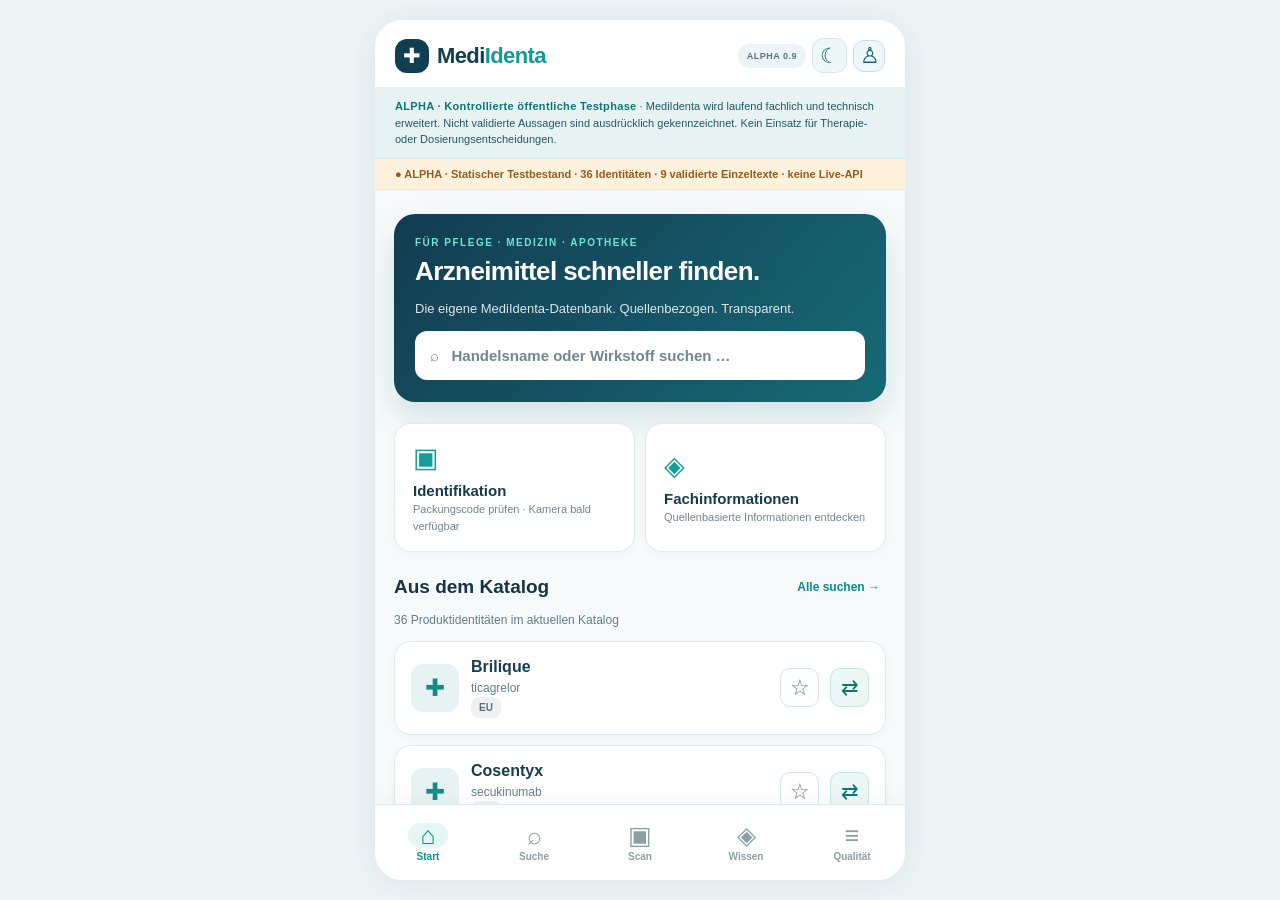
==== medidenta-preview/index.html @ d0ee17b9 "build(pwa): refresh PMS detail and FHIR formatting assets v0.17" ====
<!doctype html>
<html lang="de">
<head>
<meta charset="utf-8">
<meta name="viewport" content="width=device-width, initial-scale=1, viewport-fit=cover">
<meta name="theme-color" content="#103f52">
<meta name="description" content="MediIdenta – Recherche geprüfter Arzneimittelidentitäten für medizinische Fachkräfte. Entwicklungs-App.">
<title>MediIdenta · Öffentliche Alpha</title>
<link rel="icon" type="image/svg+xml" href="./icon.svg">
<link rel="manifest" href="./manifest.webmanifest">
<script src="./theme.js?v=0.9.1"></script>
<link rel="stylesheet" href="./app.css?v=0.14.1">
</head>
<body>
<div id="app" class="app-shell">
  <header class="app-header">
    <div class="brand"><span class="brand-icon" aria-hidden="true">✚</span><span>Medi<span class="brand-accent">Identa</span></span></div>
    <div class="header-right"><span class="version">ALPHA 0.9</span><button type="button" class="theme-switch" data-theme-toggle aria-label="Design wechseln" aria-pressed="false" title="Design wechseln">☾</button><button class="account-entry" type="button" data-nav="account" aria-label="Prüfkonto / Anmeldung" title="Prüfkonto">♙</button></div>
  </header>
  <div class="public-notice" role="note"><strong>ALPHA · Kontrollierte öffentliche Testphase</strong> · MediIdenta wird laufend fachlich und technisch erweitert. Nicht validierte Aussagen sind ausdrücklich gekennzeichnet. Kein Einsatz für Therapie- oder Dosierungsentscheidungen.</div>
  <div id="system-status" role="status" aria-live="polite" class="system-status">Datenquelle wird geprüft …</div>
  <main id="screen" tabindex="-1" aria-live="polite"></main>
  <nav class="bottom-nav" aria-label="Hauptnavigation">
    <button type="button" data-nav="home" aria-label="Start"><span aria-hidden="true">⌂</span><small>Start</small></button>
    <button type="button" data-nav="search" aria-label="Suche"><span aria-hidden="true">⌕</span><small>Suche</small></button>
    <button type="button" data-nav="scan" aria-label="Identifikation"><span aria-hidden="true">▣</span><small>Scan</small></button>
    <button type="button" data-nav="knowledge" aria-label="Wissen"><span aria-hidden="true">◈</span><small>Wissen</small></button>
    <button type="button" data-nav="quality" aria-label="Datenqualität"><span aria-hidden="true">≡</span><small>Qualität</small></button>
  </nav>
  <div id="toast" role="status" aria-live="polite"></div>
  <input id="photo-picker" type="file" accept="image/*" capture="environment" hidden>
</div>
<script src="./identifier.js?v=0.9" defer></script>
<script src="./review-auth-config.js?v=0.9" defer></script>
<script src="./review-auth.js?v=0.9" defer></script>
<script src="./rms-codes.js?v=0.16" defer></script>
<script src="./data-display.js?v=0.17" defer></script>
<script src="./review-ui.js?v=0.14.1" defer></script>
<script src="./app.js?v=0.17" defer></script>
</body>
</html>
---- medidenta-preview/app.css ----
:root{font-family:Inter,-apple-system,BlinkMacSystemFont,"Segoe UI",sans-serif;color:#183344;background:#edf4f6;font-size:15px;font-synthesis:none}
*{box-sizing:border-box}body{margin:0}.app-shell{width:100%;min-height:100dvh;max-width:530px;margin:auto;background:#f7fafb;box-shadow:0 3px 35px #0a344015;position:relative;padding-bottom:calc(90px + env(safe-area-inset-bottom))}
.app-header{height:68px;padding:14px 20px 10px;display:flex;align-items:center;justify-content:space-between;gap:10px;background:#fff;border-bottom:1px solid #e8eff1;position:sticky;top:0;z-index:10}
.brand{display:flex;align-items:center;gap:8px;color:#123f50;font-weight:800;font-size:22px;letter-spacing:-.6px}.brand-accent{color:#149995}.brand-icon{font-size:21px;background:#103f52;color:white;width:34px;height:34px;display:grid;place-items:center;border-radius:12px}.version{font-size:9px;font-weight:800;letter-spacing:.5px;color:#597581;border-radius:30px;background:#eef4f5;padding:7px 9px;white-space:nowrap}
.system-status{background:#e8f1f3;color:#315c6a;padding:9px 20px;font-size:11px;font-weight:700;border-bottom:1px solid #e0e9ec}.system-status.offline{background:#fff2dc;color:#915c1f}.system-status.error{background:#fce6e4;color:#a03d34}
main{padding:24px 19px 30px;min-height:65vh}h1{font-size:28px;line-height:1.12;margin:9px 0 13px;color:#173e4e;letter-spacing:-.6px}h2{font-size:19px;line-height:1.25;margin:0 0 11px}h3{font-size:15px;margin:0 0 8px}p{line-height:1.55;margin:6px 0 12px}a{color:#117f7e;overflow-wrap:anywhere}button,input{font:inherit}button{cursor:pointer}button:focus-visible,input:focus-visible,a:focus-visible{outline:3px solid #19aaa2;outline-offset:3px}button:disabled{opacity:.5;cursor:not-allowed}.muted{color:#657c87}.eyebrow{color:#10948b;text-transform:uppercase;letter-spacing:1.5px;font-weight:800;font-size:10px}.small{font-size:12px}.tiny{font-size:11px}.bold{font-weight:800}.spaced{margin-top:21px}.section-title{display:flex;align-items:center;justify-content:space-between;gap:8px;margin:23px 0 12px}.section-title h2{margin:0}.section-title button{border:0;background:none;color:#078c8a;font-weight:800;font-size:12px}
.hero{background:linear-gradient(132deg,#123c50,#176976);border-radius:21px;padding:23px 21px 22px;color:white;box-shadow:0 15px 35px #0a586328}.hero h1,.hero p{color:white}.hero h1{font-size:26px}.hero .eyebrow{color:#6ee5d0}.hero p{opacity:.86;font-size:13px}.hero-search{background:#fff;color:#6f8792;border:0;border-radius:12px;width:100%;padding:16px 15px;text-align:left;margin-top:8px;font-weight:700;display:flex;align-items:center;gap:9px}
.grid2{display:grid;grid-template-columns:repeat(2,1fr);gap:10px}.tile,.card{background:white;border-radius:17px;border:1px solid #e3eaed;box-shadow:0 2px 10px #14394808}.tile{padding:18px;text-align:left;min-height:115px;color:#143b4c}.tile .symbol{font-size:27px;color:#159d98;display:block;margin-bottom:8px}.tile strong{display:block}.tile small{font-size:11px;color:#718591}.card{padding:16px;margin:10px 0}.row{display:flex;gap:11px;align-items:center;justify-content:space-between}.row>.grow{flex:1;min-width:0}.round-icon{display:grid;place-items:center;border-radius:12px;background:#e7f3f3;color:#138c86;font-size:24px;width:48px;height:48px;flex:0 0 auto}.med-button{display:flex;gap:12px;text-align:left;align-items:center;border:0;background:none;width:100%;padding:0;color:inherit}.med-title{font-weight:800;font-size:16px;display:block;color:#173e4e}.med-sub{display:block;color:#647e8a;font-size:12px;margin-top:4px;line-height:1.4}.tag{background:#e4f4ef;color:#087b6e;padding:5px 8px;border-radius:8px;font-weight:800;font-size:10px;display:inline-block}.tag.gray{background:#edf1f3;color:#58717e}.tag.amber{background:#fff0d4;color:#96621c}.tag.red{background:#fce4e1;color:#ad4037}
.search-input{background:#fff;border:1.5px solid #cbdbe0;border-radius:13px;padding:15px 14px;width:100%;font-size:16px;color:#183344}.search-input:focus{border-color:#149a94;outline:3px solid #14a6a233}.search-label{font-size:12px;font-weight:800;color:#4a6d79;display:block;margin-bottom:8px}.filters{display:flex;gap:8px;overflow-x:auto;margin:14px 0 10px;padding-bottom:3px}.filter{border:1px solid #d8e5e7;background:#fff;border-radius:30px;padding:9px 13px;font-size:12px;white-space:nowrap;font-weight:750;color:#55747e}.filter.active{background:#123f50;color:white;border-color:#123f50}.primary,.secondary{border-radius:12px;font-weight:800;padding:13px 15px;border:0;display:inline-flex;align-items:center;justify-content:center;gap:7px}.primary{background:#12978e;color:white}.secondary{background:#e4f1f3;color:#145466}.full{width:100%}.primary:disabled{background:#6f9d9b}.inline-button{padding:9px 11px;border:0;border-radius:10px;background:#ecf5f5;color:#087d7b;font-weight:800;font-size:12px}.back{border:0;background:none;color:#097e7d;font-weight:750;padding:0;margin-bottom:15px}.notice{background:#f0f5f7;border-left:3px solid #7096a1;padding:13px 14px;border-radius:10px;font-size:12px;color:#4a6370;line-height:1.55;margin:12px 0}.notice.warning{background:#fff3e0;border-left-color:#d49b41;color:#775722}.notice.danger{background:#fff0ec;border-left-color:#cf5951;color:#7c3d39}.facts{display:grid;gap:9px}.fact{background:#f4f9f9;padding:12px;border-radius:10px;border:1px solid #e4eded}.fact strong{display:block;font-size:13px;margin-bottom:5px}.fact p{font-size:13px;margin:0 0 7px}.empty{text-align:center;border:1px dashed #c8d8df;border-radius:15px;padding:25px 16px;color:#647f8c;font-size:13px}.empty .symbol{font-size:33px;display:block;margin-bottom:10px}.detail-name{font-size:29px;margin:0 0 4px}.detail-sub{color:#617983;font-size:14px}.detail-list{display:grid;grid-template-columns:1fr 1fr;gap:11px;margin:12px 0}.detail-list span{display:block;color:#708792;font-size:11px}.detail-list strong{display:block;color:#234456;font-size:13px;margin-top:3px;word-break:break-word}.photo-box{background:#ecf4f5;border:1px dashed #b5ccd3;border-radius:14px;min-height:148px;display:flex;flex-direction:column;align-items:center;justify-content:center;color:#64818c;gap:7px;padding:14px;font-size:12px;text-align:center}.photo-box img{max-width:100%;max-height:240px;object-fit:contain;border-radius:8px}.pill{background:#eaf3f3;color:#237b80;border-radius:10px;padding:5px 8px;font-size:11px}.stats{display:grid;grid-template-columns:1fr 1fr;gap:10px}.stat{padding:14px 15px;border-radius:13px;background:#fff;border:1px solid #e3edef}.stat strong{display:block;color:#124456;font-size:30px}.stat span{font-size:11px;color:#6b828e;line-height:1.35}.list-plain{padding-left:16px;color:#566f7a;font-size:12px;line-height:1.7}.bottom-nav{position:fixed;bottom:0;left:50%;transform:translateX(-50%);width:100%;max-width:530px;display:grid;grid-template-columns:repeat(5,1fr);height:calc(73px + env(safe-area-inset-bottom));background:#fff;border-top:1px solid #dce9ed;padding-bottom:env(safe-area-inset-bottom);z-index:15;box-shadow:0 -5px 20px #0b3b4809}.bottom-nav button{border:0;background:transparent;color:#8a9fa5;display:flex;flex-direction:column;align-items:center;justify-content:center;gap:3px;font-weight:750}.bottom-nav button>span{font-size:25px;line-height:1}.bottom-nav button small{font-size:10px}.bottom-nav button.active{color:#078e88}.bottom-nav button.active span{background:#e4f6f2;padding:0 12px;border-radius:20px}.divider{border:0;border-top:1px solid #e8eff0;margin:13px 0}.fav{background:none;border:1px solid #d5e4e8;color:#62818b;border-radius:10px;font-size:22px;width:39px;height:39px}.fav.on{color:#cb8030;background:#fff4e1;border-color:#f2d9b5}#toast{position:fixed;z-index:99;bottom:90px;left:50%;transform:translateX(-50%);font-size:13px;font-weight:750;max-width:450px;text-align:center}#toast:not(:empty){color:white;background:#173b4a;border-radius:13px;padding:12px 18px;box-shadow:0 6px 20px #16364844}.footer{color:#869ca5;font-size:10px;text-align:center;padding:18px 0}.link-list{display:grid;gap:8px}.link-list a{font-size:12px}
@media(min-width:700px){body{padding:28px 0}.app-shell{border-radius:27px;overflow:hidden;min-height:850px;max-height:95vh}.bottom-nav{position:sticky;bottom:0;left:auto;transform:none;max-width:530px}main{max-height:calc(95vh - 193px);overflow-y:auto}}

/* Version 0.5: Kennungsscan und Produktidentitätsvergleich */
select.search-input{appearance:auto}
.barcode-video{display:block;width:100%;max-height:320px;object-fit:cover;border-radius:12px;background:#193744;margin:12px 0}
[hidden]{display:none!important}
.compare-toggle{background:#edf7f6;color:#0b7873;border:1px solid #c3e6e0;border-radius:10px;font-size:21px;font-weight:800;width:39px;height:39px;flex:0 0 39px;cursor:pointer}
.compare-toggle.on{background:#b8e6dc;border-color:#198f84;color:#075950}
.compare-tray{position:sticky;bottom:0;z-index:6;background:#ecf7f4;border:1px solid #a6d9d0;border-radius:14px;padding:12px 14px;margin:12px 0;box-shadow:0 5px 20px #16433b20}
.compare-tray strong{font-size:12px;color:#164e4a}
.compare-tray .row{margin-top:8px}
.comparison{display:grid;grid-template-columns:repeat(2,minmax(0,1fr));gap:9px;align-items:stretch}
.compare-card{background:#fff;border:1px solid #d7e6e8;border-radius:14px;padding:12px;min-width:0}
.compare-card h2{font-size:17px;overflow-wrap:anywhere}
.compare-card dl{margin:12px 0}
.compare-card dt{font-size:11px;color:#64818b;font-weight:800;margin:11px 0 4px}
.compare-card dd{margin:0;font-size:12px;font-weight:650;overflow-wrap:anywhere}
.compare-card a{font-size:11px}
@media(max-width:350px){.comparison{grid-template-columns:1fr}}


.public-notice{padding:10px 20px;background:#fff0d7;color:#684720;font-size:11px;line-height:1.5;border-bottom:1px solid #ead5ad}.public-notice strong{font-weight:800}

/* MediIdenta 0.6: öffentliche, explizit UNGEPRÜFTE Fachtextansicht */
.clinical-draft{background:#fff;border:1px solid #dfebec;border-left:4px solid #c88a36;border-radius:13px;padding:15px;margin:14px 0;overflow-wrap:anywhere}
.clinical-draft.draft-critical{border-left-color:#b84245;background:#fff9f6}
.clinical-draft.draft-high{border-left-color:#d19733}
.clinical-draft .draft-head{display:flex;gap:7px;flex-wrap:wrap;justify-content:space-between;align-items:start}
.clinical-draft .draft-head strong{font-size:14px;color:#133f50;flex:1;min-width:155px}
.clinical-draft .draft-head .tag{font-size:9px}
.draft-meta{display:flex;gap:5px;flex-wrap:wrap;margin:9px 0}
.draft-text{font-size:13px;line-height:1.66;white-space:pre-wrap;margin:10px 0 16px;color:#223e4a}
.review-ref{background:#eef5f6;padding:10px 12px;border-radius:10px;color:#5e7783;font-size:11px;line-height:1.65;margin:12px 0}
.review-ref a{font-weight:750;display:inline-block;margin-bottom:3px}
.review-fields{border-top:1px solid #e2eaeb;margin-top:13px;padding-top:12px;display:grid;gap:7px}
.review-fields label{font-size:11px;font-weight:750;color:#375565}
.review-fields select,.review-fields textarea{font:inherit;font-size:13px;padding:10px 11px;border:1px solid #c9dadd;border-radius:9px;width:100%;background:#fff;color:#193e4a}
.review-fields textarea{resize:vertical;min-height:60px}
.draft-filters{display:grid;grid-template-columns:repeat(2,minmax(0,1fr));gap:8px;margin-top:13px}
.draft-filters label{font-size:11px;font-weight:750;color:#516975}
.draft-filters select{font-size:12px;margin-top:5px;padding:9px}
.draft-pager{margin:20px 0 10px;gap:9px;justify-content:space-between}
.draft-section .clinical-draft{padding:13px}
.draft-section .draft-text{font-size:13px}
@media(max-width:350px){.draft-filters{grid-template-columns:1fr}}


/* MediIdenta v0.7: authentifizierte redaktionelle Prüfbestätigung */
.header-right{display:flex;align-items:center;gap:7px;flex-shrink:0}
.account-entry{width:32px;height:32px;border:1px solid #cbdddf;border-radius:11px;color:#135967;background:#eff8f8;font-size:22px;line-height:1;display:grid;place-items:center}
.editor-form,.editor-review-form{display:grid;gap:13px;margin-top:14px}
.editor-form label,.editor-review-form label{display:grid;gap:5px;font-size:12px;font-weight:750;color:#3b5867}
.editor-form input,.editor-review-form select,.editor-review-form textarea{width:100%;border:1px solid #c1d7dc;border-radius:9px;background:#fff;padding:11px;font:inherit;color:#203d49;font-size:13px}
.editor-form input:focus-visible,.editor-review-form select:focus-visible,.editor-review-form textarea:focus-visible{outline:2px solid #1c938c}
.editor-form+.editor-form{border-top:1px solid #e5eeef;padding-top:16px;margin-top:19px}
.editor-review-form{border:1px solid #cce4de;background:#eef8f5;border-radius:12px;padding:13px;margin-top:14px;gap:12px}
.editor-review-form .editor-attest{display:flex;align-items:flex-start;gap:9px;line-height:1.5;font-size:11px}
.editor-attest input{width:19px;height:19px;flex:0 0 19px;margin:0}
.editor-review-form p{margin:0}
.review-auth-gate{border-top:1px solid #e6eeee;padding-top:12px;margin-top:12px}
.review-auth-gate button{font-size:12px}
.auth-history{border-top:1px solid #e1ebec;margin-top:10px;padding-top:10px;font-size:12px}
.auth-history strong{color:#0d5966}
@media(max-width:390px){.app-header{padding-left:12px;padding-right:12px}.app-header .brand{font-size:18px;gap:5px}.app-header .brand-icon{width:30px;height:30px;font-size:17px}.app-header .version{font-size:8px;padding:6px}.account-entry{width:29px;height:29px}.header-right{gap:5px}}

/* v0.8: reviewed text is visually distinct from unreviewed editorial drafts */
.clinical-draft:has(.reviewed-tag){border-left-color:#138375;background:#f2faf7}
.tag.reviewed-tag{background:#daf3e9;color:#08684d}
.reviewed-info{color:#146d54;font-weight:750}



/* MediIdenta Alpha v0.9 — clear, usable scroll boundaries */
:root{--bottom-nav-size:76px;--canvas:#f7fafb}
html{color-scheme:light}
.app-shell{padding-bottom:0;min-height:100dvh}
main{padding-bottom:calc(var(--bottom-nav-size) + 46px + env(safe-area-inset-bottom))}
.bottom-nav{height:calc(var(--bottom-nav-size) + env(safe-area-inset-bottom))}
@media (min-width:700px){
 body{padding:20px 0}
 .app-shell{display:flex;flex-direction:column;height:calc(100dvh - 40px);min-height:min(780px,calc(100dvh - 40px));max-height:none;overflow:hidden}
 .app-header,.system-status,.public-notice{flex-shrink:0}
 main{flex:1 1 auto;min-height:0;max-height:none;overflow-y:auto;overscroll-behavior:contain;padding-bottom:42px}
 .bottom-nav{position:relative;bottom:auto;left:auto;transform:none;flex:0 0 var(--bottom-nav-size);height:var(--bottom-nav-size);width:100%;box-shadow:0 -5px 20px #0b3b4809}
}
@media(max-width:699px){main{min-height:0}.bottom-nav{position:fixed}}
.theme-switch{width:35px;height:35px;display:grid;place-items:center;border:1px solid #d5e5e7;background:#eef8f8;color:#176a71;border-radius:11px;font-size:21px}
.theme-switch:focus-visible{outline:3px solid #16b1a1;outline-offset:2px}
.header-right{gap:6px}
.public-notice{background:#e7f3f3;border-bottom:1px solid #d4e9e7;color:#215965;font-size:11px}
.public-notice strong{display:inline-block;color:#0c7774;letter-spacing:.03em}
.tag.soon{background:#e5edf4;color:#476a83;font-size:10px}
.coming-soon{background:#f2f6f8;color:#4f6975;border:1px dashed #bdcfd4;border-radius:14px;padding:18px;margin:14px 0}
.coming-soon h2{margin-bottom:7px;display:flex;gap:8px;align-items:center}
.coming-soon p{font-size:12px;color:#657d87}
.coming-soon button{width:100%}
.clinical-draft{padding:16px 15px;margin:11px 0;border-left-width:3px;box-shadow:0 2px 8px #103f5007}
.clinical-draft.draft-critical{background:#fff}
.clinical-draft .draft-head{align-items:center}
.clinical-draft .draft-head strong{font-size:14px}
.clinical-draft .draft-head .tag{font-size:9px}
.draft-text{margin:12px 0 10px}
.review-ref{margin:8px 0 4px;padding:0;background:transparent}
.reference-disclosure{padding:4px 0}
.reference-disclosure summary{cursor:pointer;font-size:11px;color:#177e83;font-weight:750}
.reference-disclosure .review-ref{padding:9px;background:#eef5f6;margin-top:6px}
.editor-tools{margin-top:12px;border-top:1px solid #e0e9e9;padding-top:8px}
.editor-tools>summary{cursor:pointer;font-size:12px;font-weight:800;color:#0c817c;list-style:none;display:flex;gap:7px;align-items:center}
.editor-tools>summary::before{content:'✎';color:#31958c}
.editor-tools[open]>summary{margin-bottom:9px}
.editor-tools .editor-form{margin:10px 0}
.editor-tools .editor-review-form{margin:9px 0}
.collaboration-comments{padding:10px;border-radius:11px;background:#f2f7f7;margin:9px 0;font-size:12px}
.collaboration-comment{padding:9px;border-bottom:1px solid #dce8e9}
.collaboration-comment:last-child{border-bottom:0}
.collaboration-comment time{display:block;font-size:10px;color:#69808a}
.collaboration-comment .tag{margin-bottom:5px}
.private-check-panel{background:#eef5fa;border:1px solid #d8e7f0;border-radius:12px;padding:12px;margin-top:9px}
.public-fact-status{font-size:10px;padding:5px 7px;white-space:normal}
.quality-timestamp{font-weight:750}
.phase-checks{padding-left:17px;font-size:12px;color:#56717c;line-height:1.8}
.review-fields{margin-top:9px}
.account-role{padding:10px;background:#eef6f5;border-radius:12px}
@media(max-width:390px){.header-right{gap:4px}.theme-switch{width:29px;height:29px;font-size:18px}.version{font-size:8px}}
/* Explicit theme selection takes precedence over OS preference. */
html[data-theme="dark"]{color-scheme:dark;--canvas:#173441}
html[data-theme="dark"]{background:#102632;color:#dceef2}
html[data-theme="dark"] body{background:#102632}
html[data-theme="dark"] .app-shell{background:#16303d}
html[data-theme="dark"] .app-header,html[data-theme="dark"] .bottom-nav,html[data-theme="dark"] .card,html[data-theme="dark"] .stat,html[data-theme="dark"] .tile{background:#1b3946;border-color:#35505c}
html[data-theme="dark"] .hero{background:linear-gradient(132deg,#12485c,#0d706f)}
html[data-theme="dark"] h1,html[data-theme="dark"] h2,html[data-theme="dark"] h3,html[data-theme="dark"] .med-title,html[data-theme="dark"] .detail-list strong,html[data-theme="dark"] .brand,html[data-theme="dark"] .stat strong,html[data-theme="dark"] .tile{color:#e5f3f6}
html[data-theme="dark"] .muted,html[data-theme="dark"] .med-sub,html[data-theme="dark"] .detail-sub{color:#a7c0c8}
html[data-theme="dark"] .search-input,html[data-theme="dark"] .filter{background:#1b3946;color:#e8f5f6;border-color:#44616e}
html[data-theme="dark"] .card{box-shadow:none}
html[data-theme="dark"] .fact{background:#254754;border-color:#41616b}
html[data-theme="dark"] .system-status{background:#24444e;color:#b2d8dc}
html[data-theme="dark"] .system-status.offline{background:#443921;color:#ffdda1}
html[data-theme="dark"] .system-status.error{background:#522b30;color:#ffc5c5}
html[data-theme="dark"] .notice{background:#23454f;color:#cce2e7}
html[data-theme="dark"] .notice.warning{background:#54452a;color:#ffe4a9}
html[data-theme="dark"] .notice.danger{background:#583431;color:#ffd4c4}
html[data-theme="dark"] .photo-box{background:#244550;border-color:#51737c}
html[data-theme="dark"] .empty{border-color:#43616a}
html[data-theme="dark"] .brand-accent{color:#66cfca}
html[data-theme="dark"] .compare-card,html[data-theme="dark"] .compare-tray{background:#1b3946;border-color:#355a62}
html[data-theme="dark"] .compare-card dt{color:#aac1c9}
html[data-theme="dark"] .compare-tray strong{color:#b8e9e4}
html[data-theme="dark"] .clinical-draft,html[data-theme="dark"] .clinical-draft.draft-critical{background:#1c3b46;border-color:#456269;border-left-color:#c98c46}
html[data-theme="dark"] .clinical-draft .draft-head strong,html[data-theme="dark"] .draft-text{color:#e0eff2}
html[data-theme="dark"] .review-ref{background:#284a56;color:#bbd0d6}
html[data-theme="dark"] .review-fields{border-top-color:#47656b}
html[data-theme="dark"] .review-fields select,html[data-theme="dark"] .review-fields textarea{background:#203f4a;color:#e3f0f2;border-color:#4e6c75}
html[data-theme="dark"] .clinical-draft:has(.reviewed-tag){background:#174d43;border-left-color:#3fd4a2}
html[data-theme="dark"] .tag.reviewed-tag{background:#245f4d;color:#dbfff0}
html[data-theme="dark"] .reviewed-info{color:#a7eacd}
html[data-theme="dark"] .theme-switch{background:#275565;border-color:#416978;color:#fbecb0}
html[data-theme="dark"] .public-notice{background:#1d4651;color:#c1dee2;border-color:#315b64}
html[data-theme="dark"] .public-notice strong{color:#7fdbcc}
html[data-theme="dark"] .coming-soon{background:#23434f;border-color:#54727c;color:#dceaf0}
html[data-theme="dark"] .coming-soon p{color:#a8c1c8}
html[data-theme="dark"] .clinical-draft.draft-critical{background:#1c3b46}
html[data-theme="dark"] .reference-disclosure .review-ref{background:#284a56}
html[data-theme="dark"] .editor-tools{border-top-color:#40626c}
html[data-theme="dark"] .editor-tools>summary{color:#a2e4db}
html[data-theme="dark"] .collaboration-comments{background:#25434d}
html[data-theme="dark"] .collaboration-comment{border-bottom-color:#42626a}
html[data-theme="dark"] .private-check-panel{background:#223f55;border-color:#46647b}
html[data-theme="dark"] .account-role{background:#24484a}
html[data-theme="dark"] .tag.soon{background:#334b5e;color:#d2e4ed}
html[data-theme="dark"] .phase-checks{color:#aec7ce}
html[data-theme="dark"] .clinical-draft .draft-head strong,
html[data-theme="dark"] .draft-text{color:#e0eff2}

/* PMS public Alpha: structured FHIR fields are code-like source metadata. */
.pms-json {
  font-size: .78rem;
  white-space: pre-wrap;
  overflow-wrap: anywhere;
  max-height: 240px;
  overflow-y: auto;
  background: var(--surface-2, rgba(128,128,128,.09));
  border-radius: 12px;
  padding: 12px;
  margin-block: 10px;
}
[data-pms-review-field] { display: grid; gap: 10px; margin-top: 12px; }
[data-pms-review-field] textarea { width: 100%; }


/* Grouped source-linked information: one visual panel per topic. */
.clinical-topic{margin:16px 0;padding:14px;border:1px solid #d6e6e9;border-radius:15px;background:#f8fbfc}
.clinical-topic>h3{font-size:16px;margin-bottom:12px;color:#164658}
.grouped-fact-item{padding:12px 0;border-top:1px solid #e2eced}
.grouped-fact-item:first-of-type{border-top:0}
.grouped-fact-item.draft-critical{border-left:3px solid #ce8d45;padding-left:11px}
.grouped-fact-item.draft-high{border-left:3px solid #c5a95a;padding-left:11px}
.grouped-fact-item .draft-head{display:flex;align-items:center;gap:7px;flex-wrap:wrap}
.grouped-fact-item .draft-text{margin:11px 0;font-size:13px;line-height:1.65;white-space:pre-wrap}
.grouped-fact-source,.grouped-pms-source{border-top:1px solid #dce8ea;padding:12px 2px}
.grouped-fact-source:first-of-type,.grouped-pms-source:first-of-type{border-top:0}
.grouped-fact-source .review-ref{margin:8px 0}
.pms-topic h2{margin-bottom:6px;font-size:16px}
.pms-readable-values{margin:12px 0 0;padding-left:19px;display:grid;gap:12px}
.pms-readable-values li{padding-left:3px;line-height:1.6;overflow-wrap:anywhere;font-size:13px}
.pms-readable-values li .tag{margin-left:6px}
.pms-readable-text{display:inline;font-weight:650;overflow-wrap:anywhere}
.pms-source-audit,.reference-disclosure{margin-top:12px}
.pms-source-audit>summary,.reference-disclosure>summary{font-weight:750;font-size:12px;cursor:pointer;padding:9px 0;color:#087f81}
.pms-raw-disclosure{margin:8px 0}
.pms-raw-disclosure>summary{font-size:11px;color:#547682;cursor:pointer}
.integrated-pms-results{margin-top:22px;border-color:#bddbdc}
.pms-search-result{border:0;border-top:1px solid #deeaec;width:100%;display:flex;align-items:center;justify-content:space-between;gap:9px;background:transparent;text-align:left;color:inherit;padding:13px 0}
.pms-search-result span:first-child{min-width:0;flex:1}
.pms-search-result strong,.pms-search-result small{display:block;overflow-wrap:anywhere}
.pms-search-result strong{font-size:13px;color:#174b59}
.pms-search-result small{font-size:11px;color:#67838d;margin-top:4px}
.pms-search-result .tag{flex:0 0 auto}
@media(max-width:385px){.pms-search-result{align-items:flex-start;flex-direction:column}}
html[data-theme="dark"] .clinical-topic{background:#1b3b47;border-color:#416572}
html[data-theme="dark"] .clinical-topic>h3{color:#dceff0}
html[data-theme="dark"] .grouped-fact-item,html[data-theme="dark"] .grouped-fact-source,html[data-theme="dark"] .grouped-pms-source{border-top-color:#3a5b65}
html[data-theme="dark"] .pms-search-result{border-color:#3e6571}
html[data-theme="dark"] .pms-search-result strong{color:#d7f4ef}
html[data-theme="dark"] .pms-readable-text{color:#e2f2f5}
html[data-theme="dark"] .pms-source-audit>summary,html[data-theme="dark"] .reference-disclosure>summary{color:#7edfd7}


/* v0.14.1: One PMS card per broad source topic, subfields remain labeled. */
.pms-subtopic { padding-top: 12px; }
.pms-subtopic + .pms-subtopic {
  border-top: 1px solid #dce9e9;
  margin-top: 14px;
}
.pms-subtopic h3 { font-size: 14px; margin: 3px 0 8px; }
.knowledge-topic > h2 { margin-bottom: 12px; }
.knowledge-topic .clinical-topic { margin-top: 8px; }
html[data-theme="dark"] .pms-subtopic + .pms-subtopic {
  border-top-color: #496a73;
}
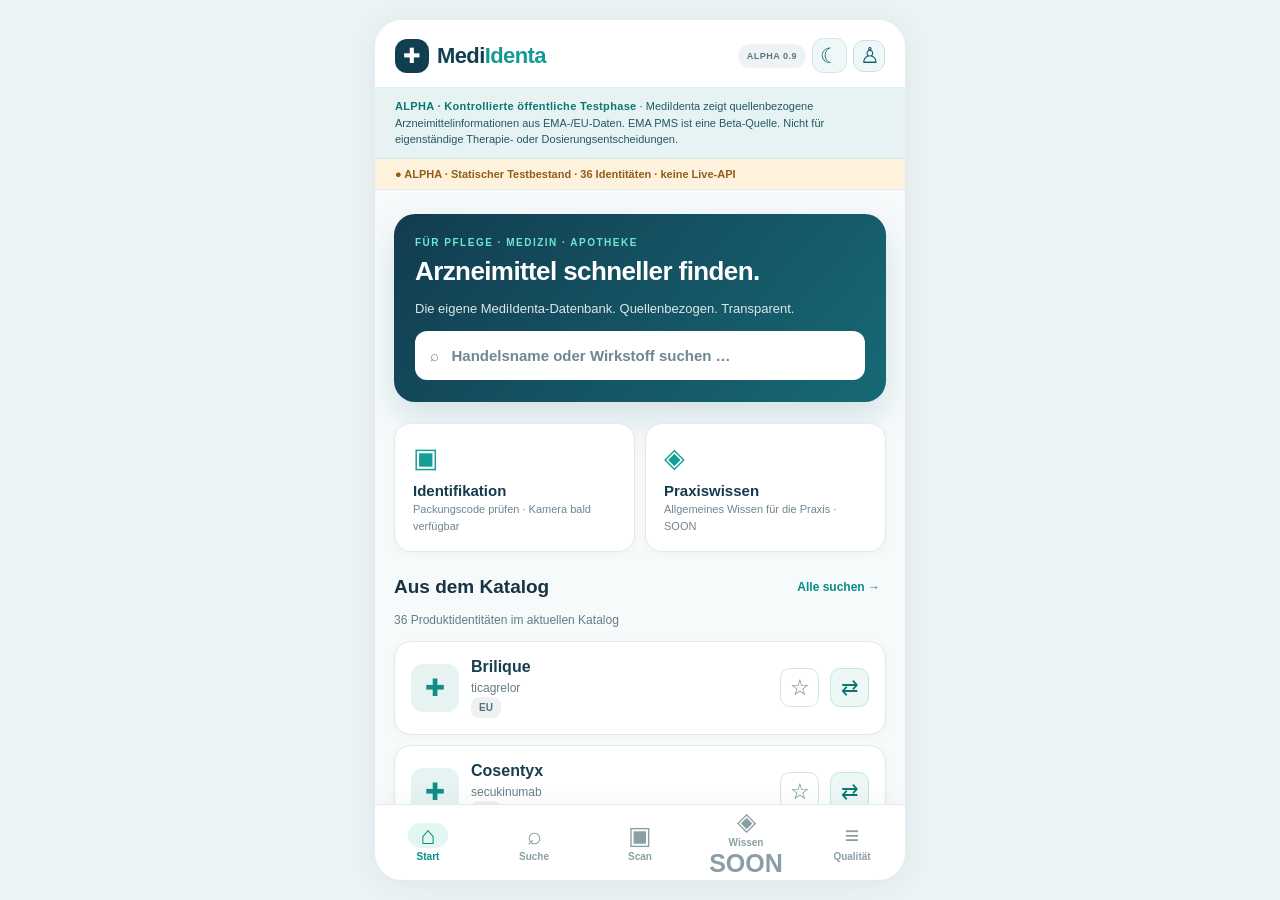
==== commit d85fd1d6: "feat(ui): reserve knowledge for future practice topics and update public alpha notice" ====
--- a/medidenta-preview/index.html
+++ b/medidenta-preview/index.html
@@ -4,27 +4,27 @@
 <meta charset="utf-8">
 <meta name="viewport" content="width=device-width, initial-scale=1, viewport-fit=cover">
 <meta name="theme-color" content="#103f52">
-<meta name="description" content="MediIdenta – Recherche geprüfter Arzneimittelidentitäten für medizinische Fachkräfte. Entwicklungs-App.">
+<meta name="description" content="MediIdenta – Arzneimittel und EMA-belegte Informationen transparent recherchieren. Öffentliche Alpha-Testversion.">
 <title>MediIdenta · Öffentliche Alpha</title>
 <link rel="icon" type="image/svg+xml" href="./icon.svg">
 <link rel="manifest" href="./manifest.webmanifest">
 <script src="./theme.js?v=0.9.1"></script>
-<link rel="stylesheet" href="./app.css?v=0.14.1">
+<link rel="stylesheet" href="./app.css?v=0.19">
 </head>
 <body>
 <div id="app" class="app-shell">
   <header class="app-header">
     <div class="brand"><span class="brand-icon" aria-hidden="true">✚</span><span>Medi<span class="brand-accent">Identa</span></span></div>
-    <div class="header-right"><span class="version">ALPHA 0.9</span><button type="button" class="theme-switch" data-theme-toggle aria-label="Design wechseln" aria-pressed="false" title="Design wechseln">☾</button><button class="account-entry" type="button" data-nav="account" aria-label="Prüfkonto / Anmeldung" title="Prüfkonto">♙</button></div>
+    <div class="header-right"><span class="version">ALPHA 0.9</span><button type="button" class="theme-switch" data-theme-toggle aria-label="Design wechseln" aria-pressed="false" title="Design wechseln">☾</button><button class="account-entry" type="button" data-nav="account" aria-label="Konto / Anmeldung" title="Konto">♙</button></div>
   </header>
-  <div class="public-notice" role="note"><strong>ALPHA · Kontrollierte öffentliche Testphase</strong> · MediIdenta wird laufend fachlich und technisch erweitert. Nicht validierte Aussagen sind ausdrücklich gekennzeichnet. Kein Einsatz für Therapie- oder Dosierungsentscheidungen.</div>
+  <div class="public-notice" role="note"><strong>ALPHA · Kontrollierte öffentliche Testphase</strong> · MediIdenta zeigt quellenbezogene Arzneimittelinformationen aus EMA-/EU-Daten. EMA PMS ist eine Beta-Quelle. Nicht für eigenständige Therapie- oder Dosierungsentscheidungen.</div>
   <div id="system-status" role="status" aria-live="polite" class="system-status">Datenquelle wird geprüft …</div>
   <main id="screen" tabindex="-1" aria-live="polite"></main>
   <nav class="bottom-nav" aria-label="Hauptnavigation">
     <button type="button" data-nav="home" aria-label="Start"><span aria-hidden="true">⌂</span><small>Start</small></button>
     <button type="button" data-nav="search" aria-label="Suche"><span aria-hidden="true">⌕</span><small>Suche</small></button>
     <button type="button" data-nav="scan" aria-label="Identifikation"><span aria-hidden="true">▣</span><small>Scan</small></button>
-    <button type="button" data-nav="knowledge" aria-label="Wissen"><span aria-hidden="true">◈</span><small>Wissen</small></button>
+    <button type="button" data-nav="knowledge" aria-label="Praxiswissen – bald verfügbar"><span aria-hidden="true">◈</span><small>Wissen</small><span class="nav-soon" aria-hidden="true">SOON</span></button>
     <button type="button" data-nav="quality" aria-label="Datenqualität"><span aria-hidden="true">≡</span><small>Qualität</small></button>
   </nav>
   <div id="toast" role="status" aria-live="polite"></div>
@@ -32,10 +32,10 @@
 </div>
 <script src="./identifier.js?v=0.9" defer></script>
 <script src="./review-auth-config.js?v=0.9" defer></script>
-<script src="./review-auth.js?v=0.9" defer></script>
+<script src="./review-auth.js?v=0.19" defer></script>
 <script src="./rms-codes.js?v=0.16" defer></script>
 <script src="./data-display.js?v=0.17" defer></script>
-<script src="./review-ui.js?v=0.14.1" defer></script>
-<script src="./app.js?v=0.17" defer></script>
+<script src="./review-ui.js?v=0.19" defer></script>
+<script src="./app.js?v=0.19" defer></script>
 </body>
 </html>
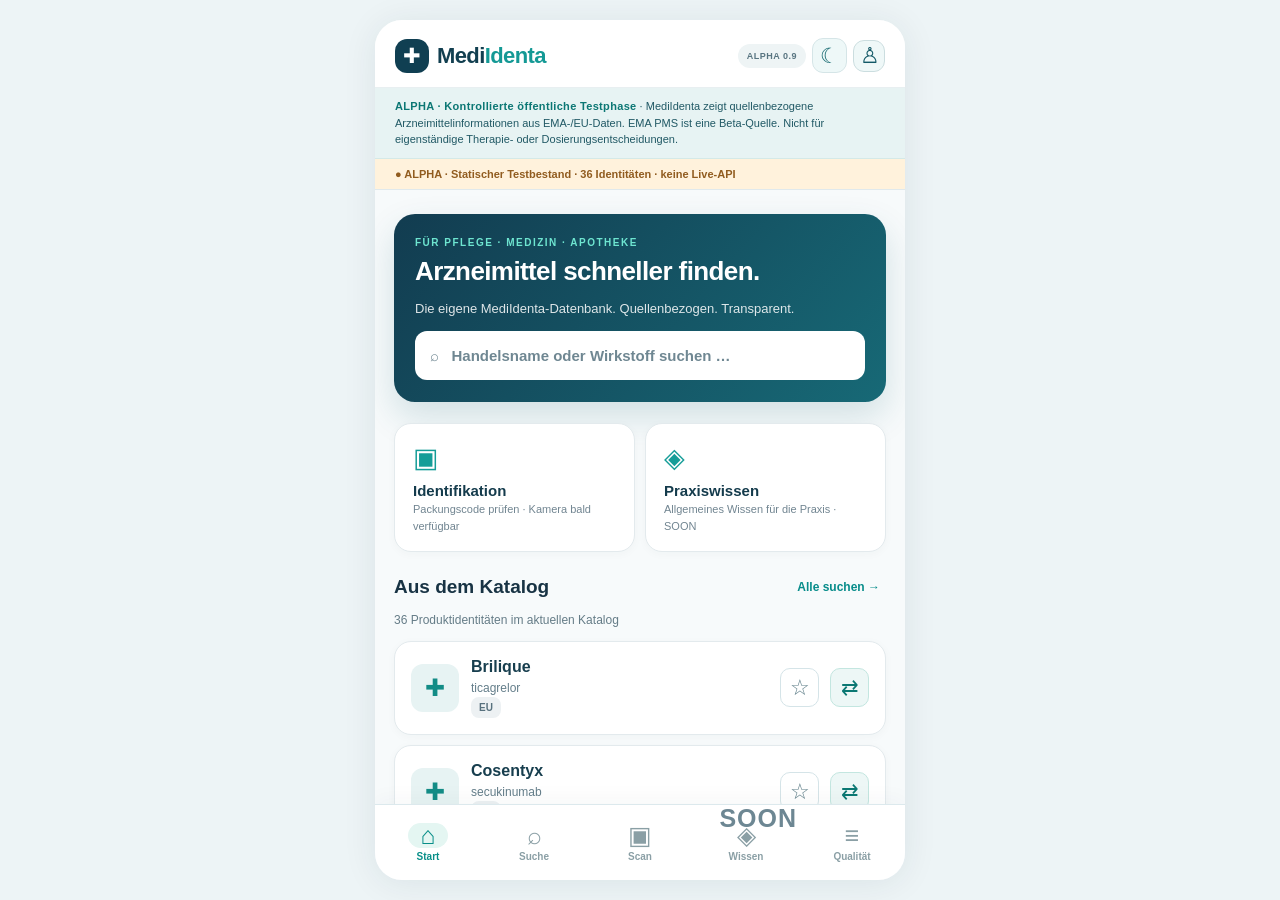
==== commit 80068bd2: "chore(pms-ui): refresh browser data-display asset version" ====
--- a/medidenta-preview/index.html
+++ b/medidenta-preview/index.html
@@ -34,7 +34,7 @@
 <script src="./review-auth-config.js?v=0.9" defer></script>
 <script src="./review-auth.js?v=0.19" defer></script>
 <script src="./rms-codes.js?v=0.16" defer></script>
-<script src="./data-display.js?v=0.17" defer></script>
+<script src="./data-display.js?v=0.20" defer></script>
 <script src="./review-ui.js?v=0.19" defer></script>
 <script src="./app.js?v=0.19" defer></script>
 </body>
--- a/medidenta-preview/app.css
+++ b/medidenta-preview/app.css
@@ -247,3 +247,22 @@
 html[data-theme="dark"] .pms-subtopic + .pms-subtopic {
   border-top-color: #496a73;
 }
+
+/* Source-first medication detail: all citations appear in one final disclosure. */
+.sources-bottom{margin-top:18px;border-color:#bedce1}
+.source-accordion>summary{display:flex;align-items:center;gap:8px;cursor:pointer;font-size:15px;font-weight:800;color:#087f81;padding:7px 0}
+.source-accordion>summary::marker{color:#087f81}
+.source-count{font-size:11px;font-weight:600;color:#647f87}
+.source-list{padding-left:21px;margin:11px 0;display:grid;gap:13px;overflow-wrap:anywhere}
+.source-list li{font-size:12px;line-height:1.75}
+.source-list a{font-weight:750}
+.source-raw{margin-top:8px}
+.source-raw summary{cursor:pointer;color:#336f83;font-weight:650}
+.source-raw li{font-size:11px}
+.nav-soon{font-size:8px;font-weight:800;letter-spacing:.04em;color:#6d8793;position:absolute;top:1px;right:2px}
+.bottom-nav button[data-nav="knowledge"]{position:relative}
+.knowledge-soon{padding:22px}
+html[data-theme="dark"] .sources-bottom{border-color:#41616a}
+html[data-theme="dark"] .source-accordion>summary{color:#82e0d8}
+html[data-theme="dark"] .source-count,html[data-theme="dark"] .nav-soon{color:#aac6cd}
+html[data-theme="dark"] .source-raw summary{color:#9bd6e8}
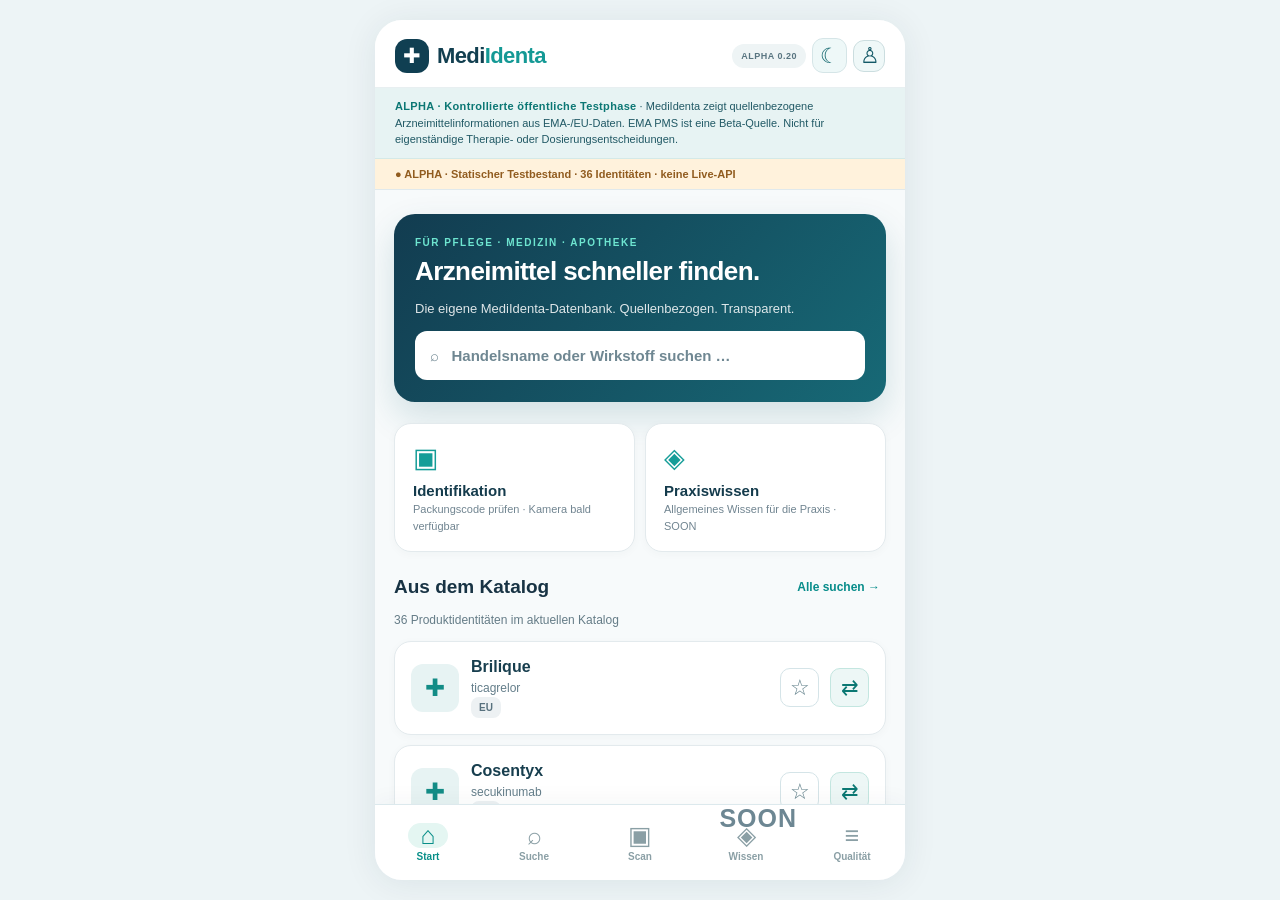
==== commit d69f85dd: "feat(release): show ALPHA 0.20 matching current UI version" ====
--- a/medidenta-preview/index.html
+++ b/medidenta-preview/index.html
@@ -15,7 +15,7 @@
 <div id="app" class="app-shell">
   <header class="app-header">
     <div class="brand"><span class="brand-icon" aria-hidden="true">✚</span><span>Medi<span class="brand-accent">Identa</span></span></div>
-    <div class="header-right"><span class="version">ALPHA 0.9</span><button type="button" class="theme-switch" data-theme-toggle aria-label="Design wechseln" aria-pressed="false" title="Design wechseln">☾</button><button class="account-entry" type="button" data-nav="account" aria-label="Konto / Anmeldung" title="Konto">♙</button></div>
+    <div class="header-right"><span class="version">ALPHA 0.20</span><button type="button" class="theme-switch" data-theme-toggle aria-label="Design wechseln" aria-pressed="false" title="Design wechseln">☾</button><button class="account-entry" type="button" data-nav="account" aria-label="Konto / Anmeldung" title="Konto">♙</button></div>
   </header>
   <div class="public-notice" role="note"><strong>ALPHA · Kontrollierte öffentliche Testphase</strong> · MediIdenta zeigt quellenbezogene Arzneimittelinformationen aus EMA-/EU-Daten. EMA PMS ist eine Beta-Quelle. Nicht für eigenständige Therapie- oder Dosierungsentscheidungen.</div>
   <div id="system-status" role="status" aria-live="polite" class="system-status">Datenquelle wird geprüft …</div>
@@ -34,8 +34,8 @@
 <script src="./review-auth-config.js?v=0.9" defer></script>
 <script src="./review-auth.js?v=0.19" defer></script>
 <script src="./rms-codes.js?v=0.16" defer></script>
-<script src="./data-display.js?v=0.20" defer></script>
+<script src="./data-display.js?v=0.20.1" defer></script>
 <script src="./review-ui.js?v=0.19" defer></script>
-<script src="./app.js?v=0.19" defer></script>
+<script src="./app.js?v=0.20.1" defer></script>
 </body>
 </html>
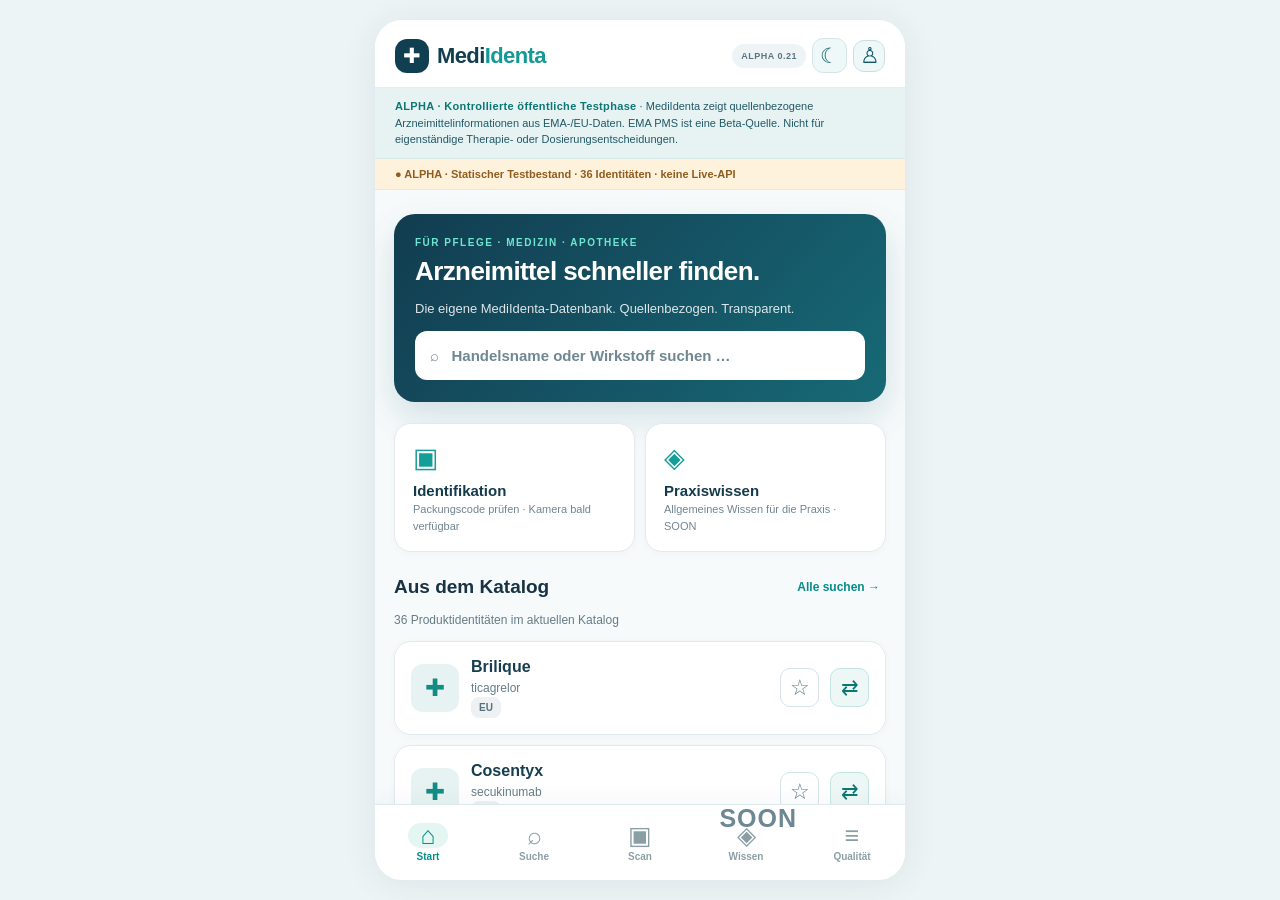
==== commit 0ee394f7: "feat(release): bump visible public app version to Alpha 0.21" ====
--- a/medidenta-preview/index.html
+++ b/medidenta-preview/index.html
@@ -9,13 +9,13 @@
 <link rel="icon" type="image/svg+xml" href="./icon.svg">
 <link rel="manifest" href="./manifest.webmanifest">
 <script src="./theme.js?v=0.9.1"></script>
-<link rel="stylesheet" href="./app.css?v=0.19">
+<link rel="stylesheet" href="./app.css?v=0.21">
 </head>
 <body>
 <div id="app" class="app-shell">
   <header class="app-header">
     <div class="brand"><span class="brand-icon" aria-hidden="true">✚</span><span>Medi<span class="brand-accent">Identa</span></span></div>
-    <div class="header-right"><span class="version">ALPHA 0.20</span><button type="button" class="theme-switch" data-theme-toggle aria-label="Design wechseln" aria-pressed="false" title="Design wechseln">☾</button><button class="account-entry" type="button" data-nav="account" aria-label="Konto / Anmeldung" title="Konto">♙</button></div>
+    <div class="header-right"><span class="version">ALPHA 0.21</span><button type="button" class="theme-switch" data-theme-toggle aria-label="Design wechseln" aria-pressed="false" title="Design wechseln">☾</button><button class="account-entry" type="button" data-nav="account" aria-label="Konto / Anmeldung" title="Konto">♙</button></div>
   </header>
   <div class="public-notice" role="note"><strong>ALPHA · Kontrollierte öffentliche Testphase</strong> · MediIdenta zeigt quellenbezogene Arzneimittelinformationen aus EMA-/EU-Daten. EMA PMS ist eine Beta-Quelle. Nicht für eigenständige Therapie- oder Dosierungsentscheidungen.</div>
   <div id="system-status" role="status" aria-live="polite" class="system-status">Datenquelle wird geprüft …</div>
@@ -35,7 +35,7 @@
 <script src="./review-auth.js?v=0.19" defer></script>
 <script src="./rms-codes.js?v=0.16" defer></script>
 <script src="./data-display.js?v=0.20.1" defer></script>
-<script src="./review-ui.js?v=0.19" defer></script>
-<script src="./app.js?v=0.20.1" defer></script>
+<script src="./review-ui.js?v=0.21" defer></script>
+<script src="./app.js?v=0.21" defer></script>
 </body>
 </html>
--- a/medidenta-preview/app.css
+++ b/medidenta-preview/app.css
@@ -266,3 +266,13 @@
 html[data-theme="dark"] .source-accordion>summary{color:#82e0d8}
 html[data-theme="dark"] .source-count,html[data-theme="dark"] .nav-soon{color:#aac6cd}
 html[data-theme="dark"] .source-raw summary{color:#9bd6e8}
+
+/* v0.21: verified EMA SmPC original chapters. Never abbreviate source text. */
+.smpc-overview{margin:20px 0}
+.smpc-overview>h2{font-size:18px;margin:0 0 8px}
+.smpc-topic{margin-top:12px}
+.smpc-topic>h3{font-size:16px;margin:0 0 8px;color:#164658}
+.smpc-original{white-space:pre-wrap;overflow-wrap:anywhere;word-break:normal;line-height:1.7;font-size:13px;color:#263d49;margin-top:9px;max-height:420px;overflow-y:auto;padding-right:8px;tab-size:4}
+.smpc-original:focus{outline:2px solid #087f81}
+html[data-theme="dark"] .smpc-original{color:#d7e9ee}
+html[data-theme="dark"] .smpc-topic>h3{color:#a9e7df}
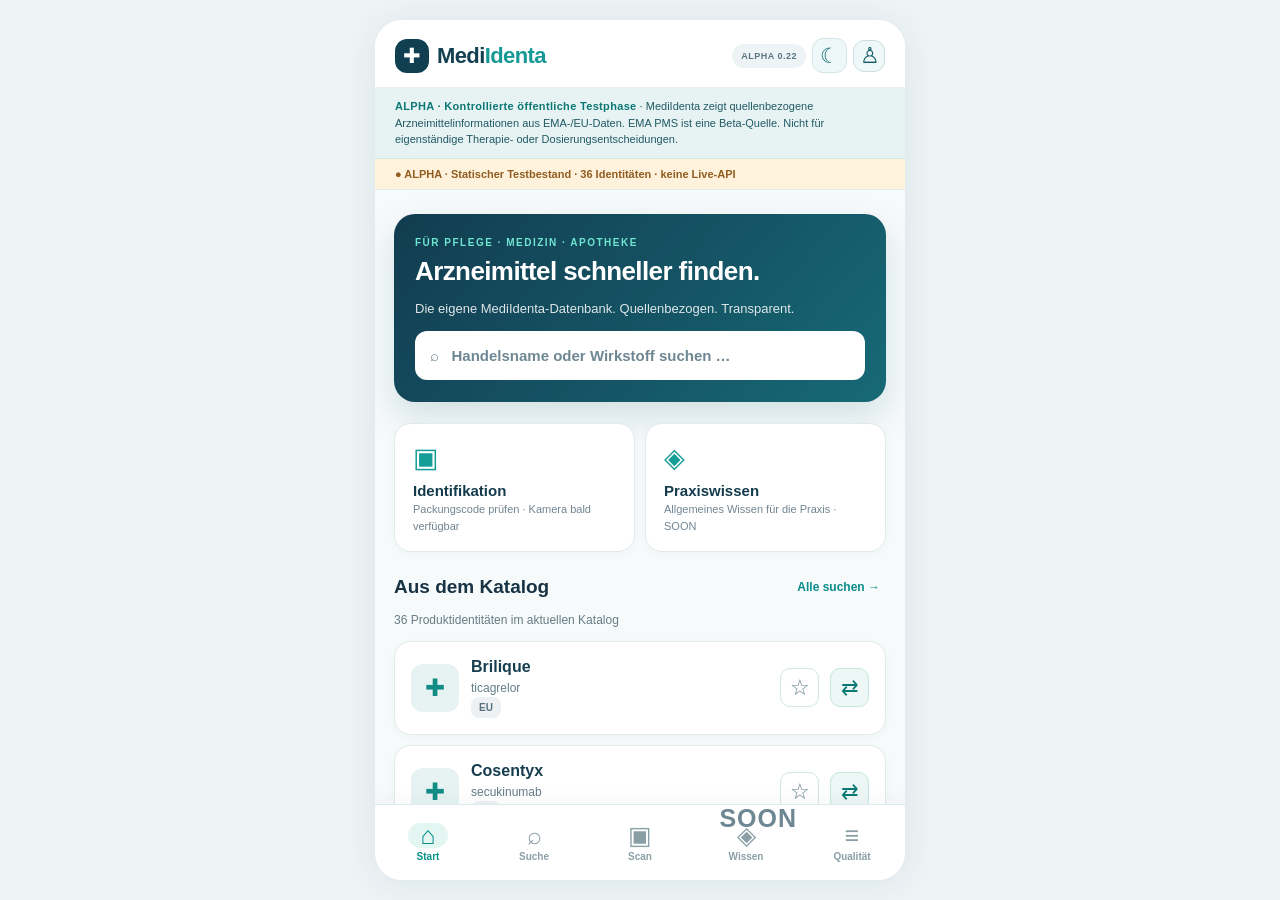
==== commit 7ef7dfbe: "chore(release): align EC Annex clinical source display and PWA cache with Alpha 0.22" ====
--- a/medidenta-preview/index.html
+++ b/medidenta-preview/index.html
@@ -15,7 +15,7 @@
 <div id="app" class="app-shell">
   <header class="app-header">
     <div class="brand"><span class="brand-icon" aria-hidden="true">✚</span><span>Medi<span class="brand-accent">Identa</span></span></div>
-    <div class="header-right"><span class="version">ALPHA 0.21</span><button type="button" class="theme-switch" data-theme-toggle aria-label="Design wechseln" aria-pressed="false" title="Design wechseln">☾</button><button class="account-entry" type="button" data-nav="account" aria-label="Konto / Anmeldung" title="Konto">♙</button></div>
+    <div class="header-right"><span class="version">ALPHA 0.22</span><button type="button" class="theme-switch" data-theme-toggle aria-label="Design wechseln" aria-pressed="false" title="Design wechseln">☾</button><button class="account-entry" type="button" data-nav="account" aria-label="Konto / Anmeldung" title="Konto">♙</button></div>
   </header>
   <div class="public-notice" role="note"><strong>ALPHA · Kontrollierte öffentliche Testphase</strong> · MediIdenta zeigt quellenbezogene Arzneimittelinformationen aus EMA-/EU-Daten. EMA PMS ist eine Beta-Quelle. Nicht für eigenständige Therapie- oder Dosierungsentscheidungen.</div>
   <div id="system-status" role="status" aria-live="polite" class="system-status">Datenquelle wird geprüft …</div>
@@ -35,7 +35,7 @@
 <script src="./review-auth.js?v=0.19" defer></script>
 <script src="./rms-codes.js?v=0.16" defer></script>
 <script src="./data-display.js?v=0.20.1" defer></script>
-<script src="./review-ui.js?v=0.21" defer></script>
-<script src="./app.js?v=0.21" defer></script>
+<script src="./review-ui.js?v=0.22" defer></script>
+<script src="./app.js?v=0.22" defer></script>
 </body>
 </html>
